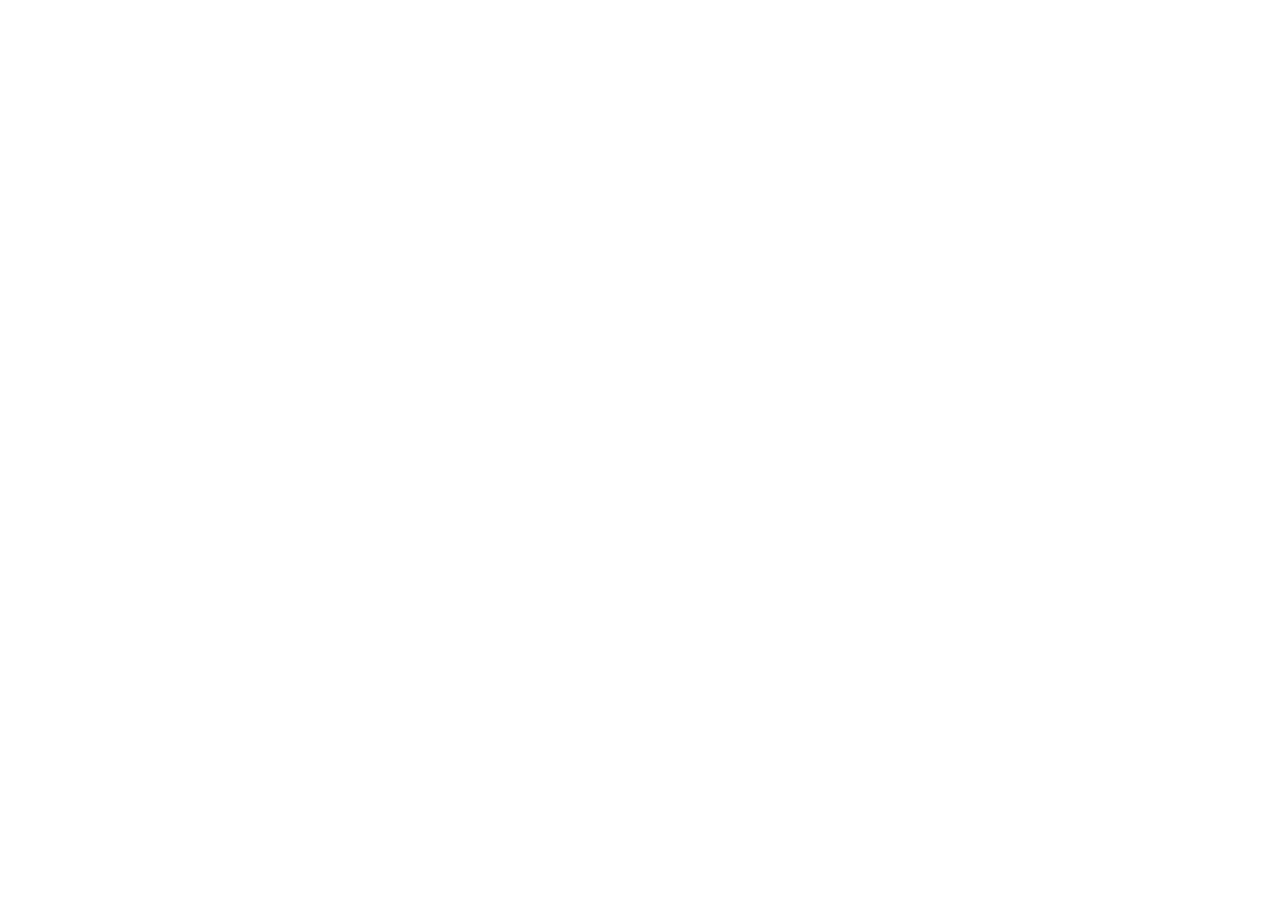
==== coffee/index.html @ afbdf46c "Publish seven-slide roadshow and Coffee Passport demo" ====
<!doctype html>
<html lang="en">
  <head>
    <meta charset="UTF-8" />
    <meta name="viewport" content="width=device-width, initial-scale=1.0" />
    <meta name="theme-color" content="#f7f1e6" />
    <meta
      name="description"
      content="Coffee Passport: a bilingual guide to coffee origins, taste, brewing and everyday knowledge. A little coffee. A wider world."
    />
    <title>Coffee Passport — A little coffee. A wider world.</title>
    <script type="module" crossorigin src="/d1v-roadshow-live/assets/coffee-BfnGoWNd.js"></script>
    <link rel="modulepreload" crossorigin href="/d1v-roadshow-live/assets/client-Be3HG2-p.js">
    <link rel="stylesheet" crossorigin href="/d1v-roadshow-live/assets/coffee-DtxTMFOY.css">
  </head>
  <body>
    <div id="root"></div>
  </body>
</html>
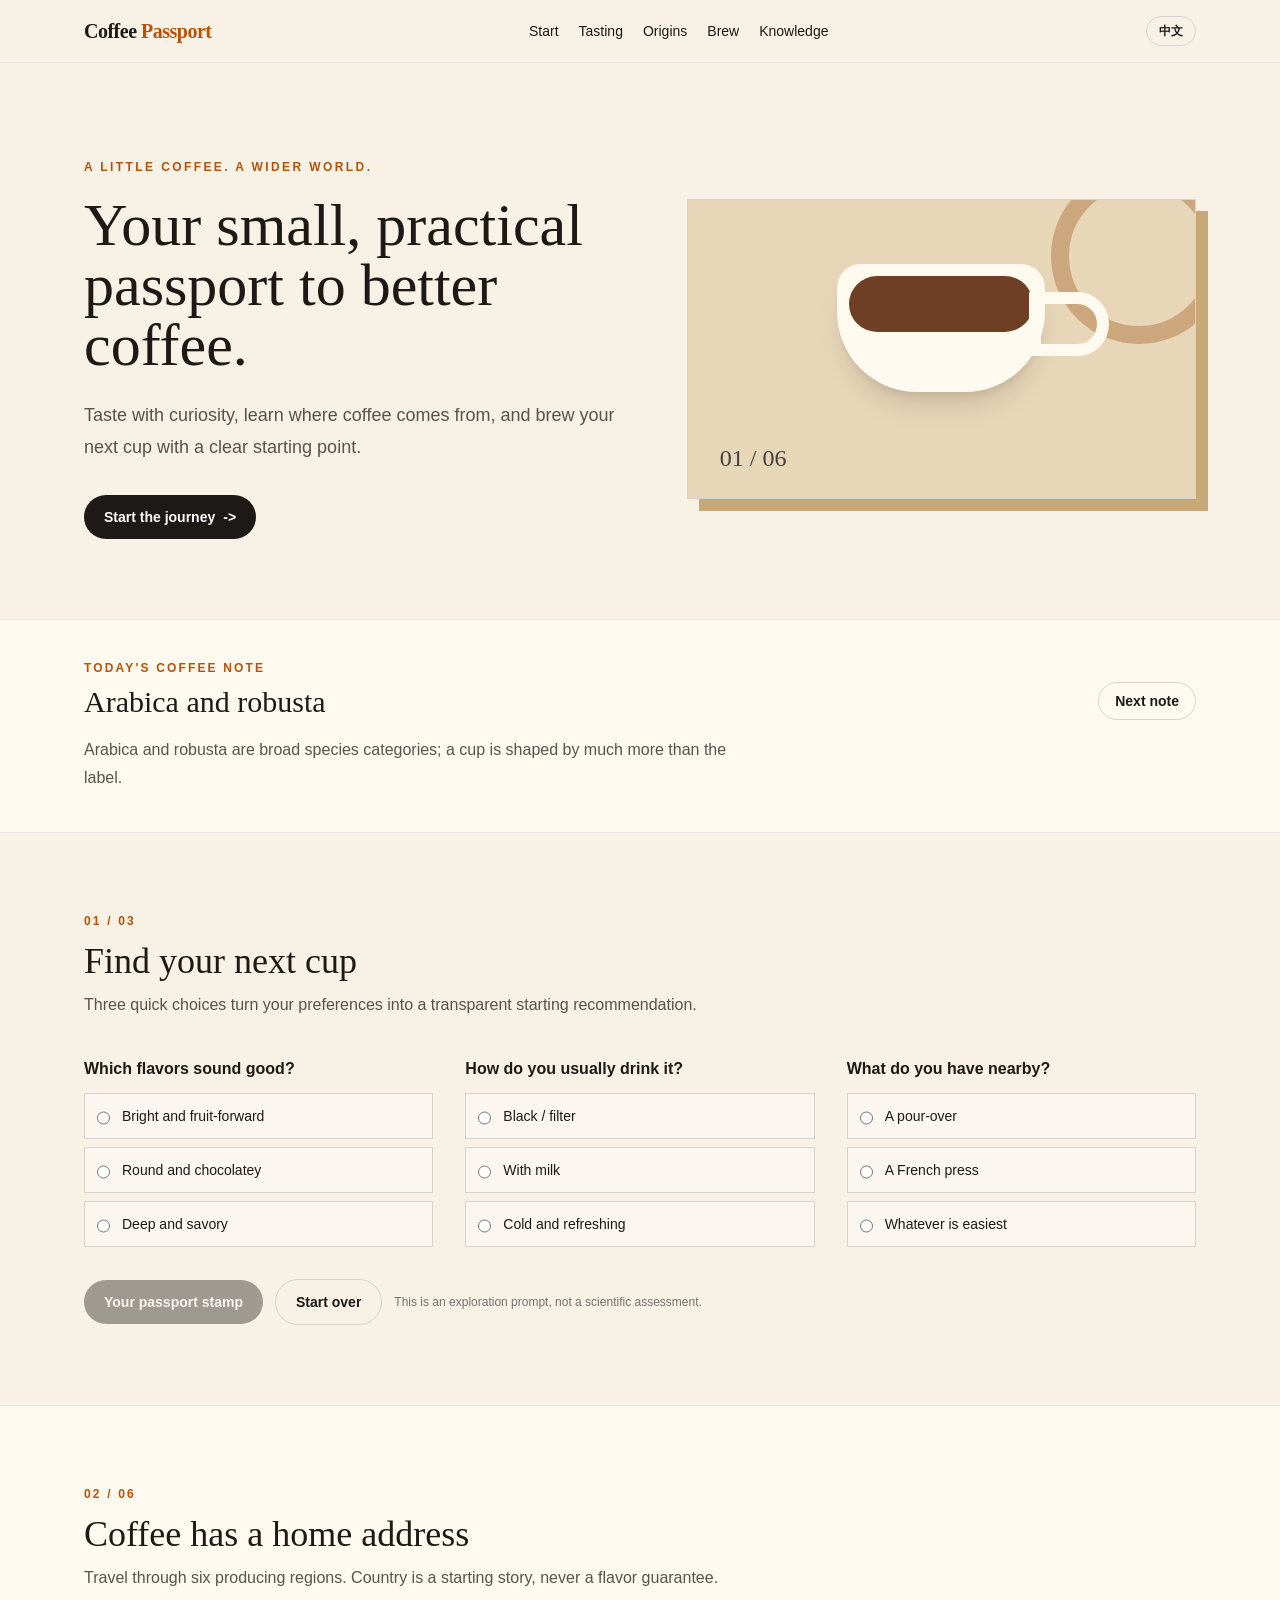
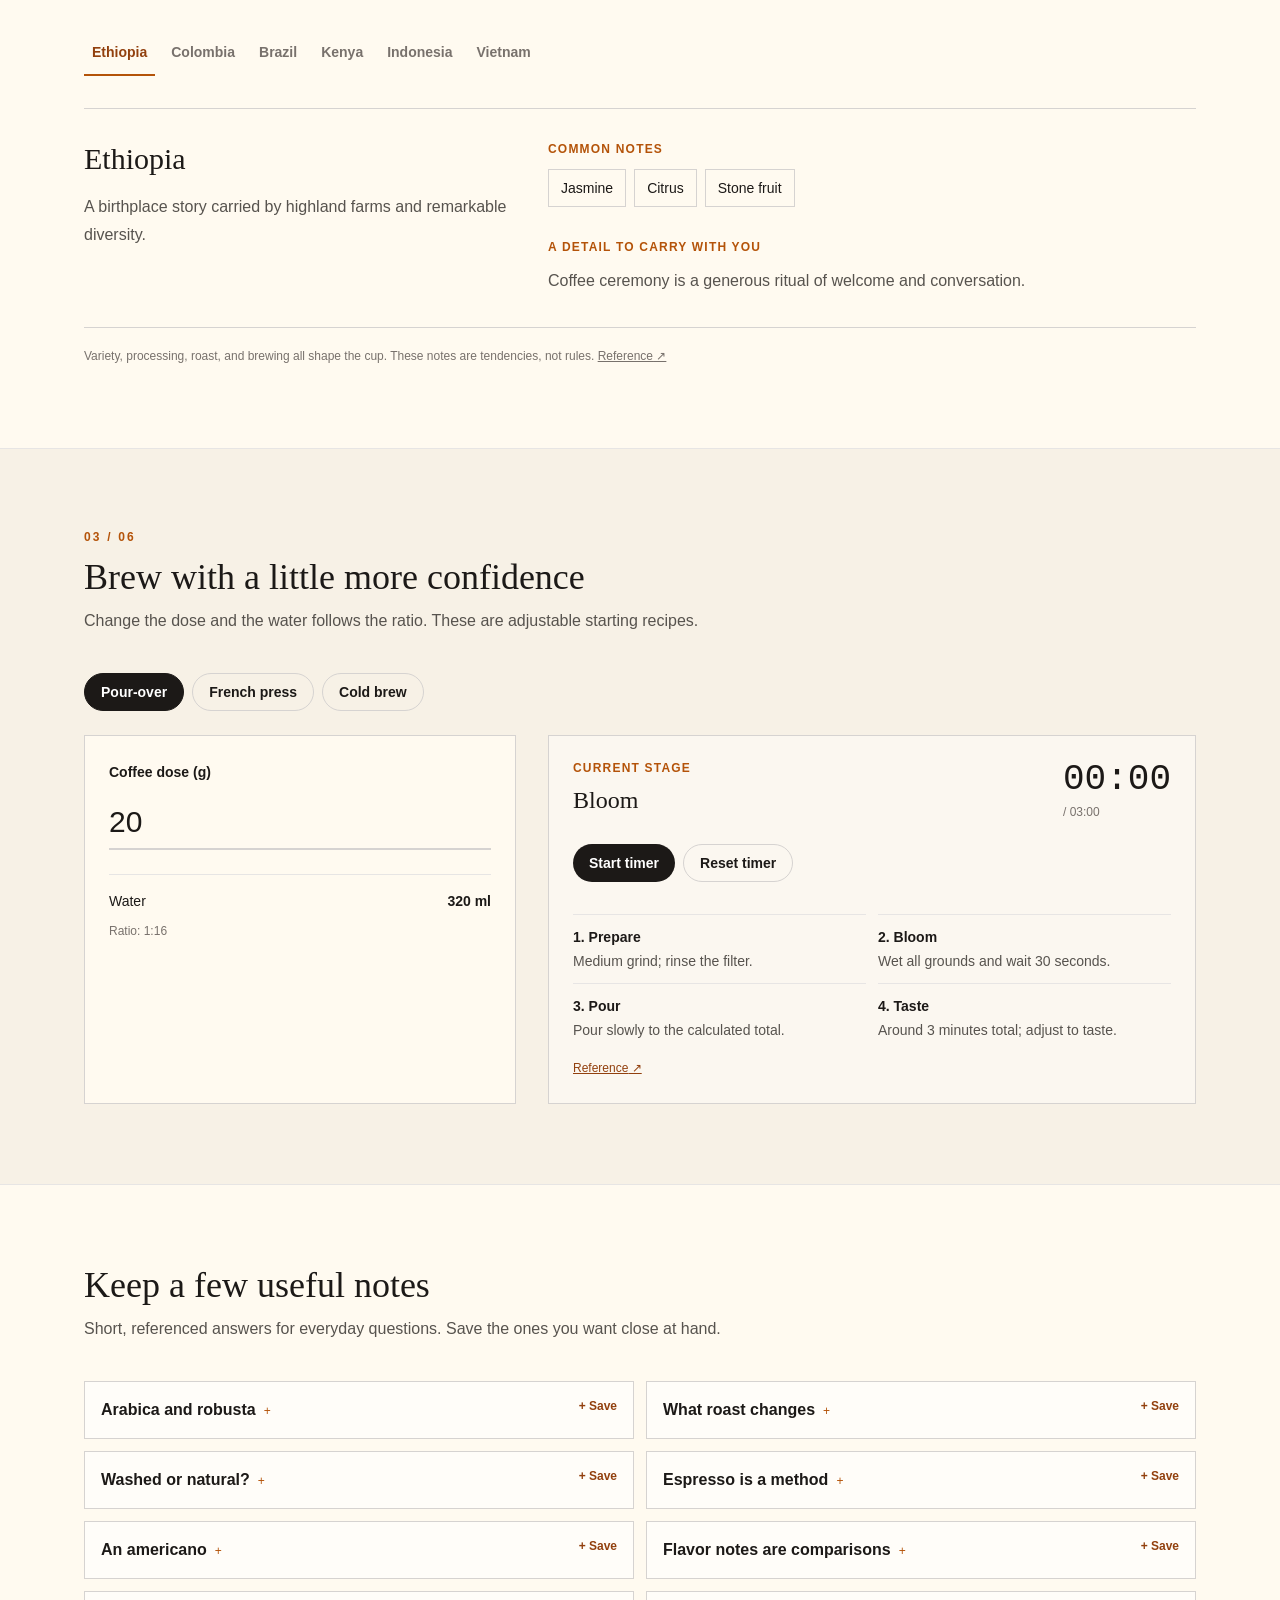
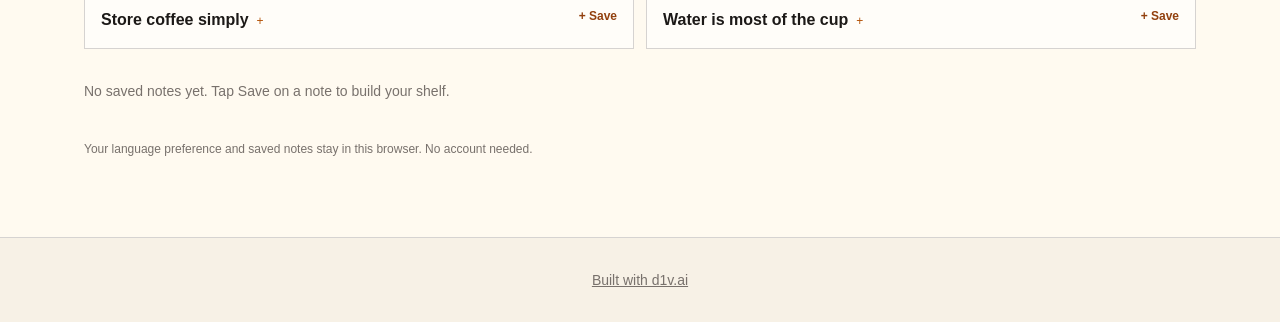
==== commit caed1baa: "Prepare root-path static project for d1v deployment" ====
--- a/coffee/index.html
+++ b/coffee/index.html
@@ -9,9 +9,9 @@
       content="Coffee Passport: a bilingual guide to coffee origins, taste, brewing and everyday knowledge. A little coffee. A wider world."
     />
     <title>Coffee Passport — A little coffee. A wider world.</title>
-    <script type="module" crossorigin src="/d1v-roadshow-live/assets/coffee-BfnGoWNd.js"></script>
-    <link rel="modulepreload" crossorigin href="/d1v-roadshow-live/assets/client-Be3HG2-p.js">
-    <link rel="stylesheet" crossorigin href="/d1v-roadshow-live/assets/coffee-DtxTMFOY.css">
+    <script type="module" crossorigin src="/assets/coffee-BfnGoWNd.js"></script>
+    <link rel="modulepreload" crossorigin href="/assets/client-Be3HG2-p.js">
+    <link rel="stylesheet" crossorigin href="/assets/coffee-DtxTMFOY.css">
   </head>
   <body>
     <div id="root"></div>
--- a/assets/coffee-DtxTMFOY.css
+++ b/assets/coffee-DtxTMFOY.css
@@ -0,0 +1 @@
+*,:before,:after{--tw-border-spacing-x: 0;--tw-border-spacing-y: 0;--tw-translate-x: 0;--tw-translate-y: 0;--tw-rotate: 0;--tw-skew-x: 0;--tw-skew-y: 0;--tw-scale-x: 1;--tw-scale-y: 1;--tw-pan-x: ;--tw-pan-y: ;--tw-pinch-zoom: ;--tw-scroll-snap-strictness: proximity;--tw-gradient-from-position: ;--tw-gradient-via-position: ;--tw-gradient-to-position: ;--tw-ordinal: ;--tw-slashed-zero: ;--tw-numeric-figure: ;--tw-numeric-spacing: ;--tw-numeric-fraction: ;--tw-ring-inset: ;--tw-ring-offset-width: 0px;--tw-ring-offset-color: #fff;--tw-ring-color: rgb(59 130 246 / .5);--tw-ring-offset-shadow: 0 0 #0000;--tw-ring-shadow: 0 0 #0000;--tw-shadow: 0 0 #0000;--tw-shadow-colored: 0 0 #0000;--tw-blur: ;--tw-brightness: ;--tw-contrast: ;--tw-grayscale: ;--tw-hue-rotate: ;--tw-invert: ;--tw-saturate: ;--tw-sepia: ;--tw-drop-shadow: ;--tw-backdrop-blur: ;--tw-backdrop-brightness: ;--tw-backdrop-contrast: ;--tw-backdrop-grayscale: ;--tw-backdrop-hue-rotate: ;--tw-backdrop-invert: ;--tw-backdrop-opacity: ;--tw-backdrop-saturate: ;--tw-backdrop-sepia: ;--tw-contain-size: ;--tw-contain-layout: ;--tw-contain-paint: ;--tw-contain-style: }::backdrop{--tw-border-spacing-x: 0;--tw-border-spacing-y: 0;--tw-translate-x: 0;--tw-translate-y: 0;--tw-rotate: 0;--tw-skew-x: 0;--tw-skew-y: 0;--tw-scale-x: 1;--tw-scale-y: 1;--tw-pan-x: ;--tw-pan-y: ;--tw-pinch-zoom: ;--tw-scroll-snap-strictness: proximity;--tw-gradient-from-position: ;--tw-gradient-via-position: ;--tw-gradient-to-position: ;--tw-ordinal: ;--tw-slashed-zero: ;--tw-numeric-figure: ;--tw-numeric-spacing: ;--tw-numeric-fraction: ;--tw-ring-inset: ;--tw-ring-offset-width: 0px;--tw-ring-offset-color: #fff;--tw-ring-color: rgb(59 130 246 / .5);--tw-ring-offset-shadow: 0 0 #0000;--tw-ring-shadow: 0 0 #0000;--tw-shadow: 0 0 #0000;--tw-shadow-colored: 0 0 #0000;--tw-blur: ;--tw-brightness: ;--tw-contrast: ;--tw-grayscale: ;--tw-hue-rotate: ;--tw-invert: ;--tw-saturate: ;--tw-sepia: ;--tw-drop-shadow: ;--tw-backdrop-blur: ;--tw-backdrop-brightness: ;--tw-backdrop-contrast: ;--tw-backdrop-grayscale: ;--tw-backdrop-hue-rotate: ;--tw-backdrop-invert: ;--tw-backdrop-opacity: ;--tw-backdrop-saturate: ;--tw-backdrop-sepia: ;--tw-contain-size: ;--tw-contain-layout: ;--tw-contain-paint: ;--tw-contain-style: }*,:before,:after{box-sizing:border-box;border-width:0;border-style:solid;border-color:#e5e7eb}:before,:after{--tw-content: ""}html,:host{line-height:1.5;-webkit-text-size-adjust:100%;-moz-tab-size:4;-o-tab-size:4;tab-size:4;font-family:ui-sans-serif,system-ui,sans-serif,"Apple Color Emoji","Segoe UI Emoji",Segoe UI Symbol,"Noto Color Emoji";font-feature-settings:normal;font-variation-settings:normal;-webkit-tap-highlight-color:transparent}body{margin:0;line-height:inherit}hr{height:0;color:inherit;border-top-width:1px}abbr:where([title]){-webkit-text-decoration:underline dotted;text-decoration:underline dotted}h1,h2,h3,h4,h5,h6{font-size:inherit;font-weight:inherit}a{color:inherit;text-decoration:inherit}b,strong{font-weight:bolder}code,kbd,samp,pre{font-family:ui-monospace,SFMono-Regular,Menlo,Monaco,Consolas,Liberation Mono,Courier New,monospace;font-feature-settings:normal;font-variation-settings:normal;font-size:1em}small{font-size:80%}sub,sup{font-size:75%;line-height:0;position:relative;vertical-align:baseline}sub{bottom:-.25em}sup{top:-.5em}table{text-indent:0;border-color:inherit;border-collapse:collapse}button,input,optgroup,select,textarea{font-family:inherit;font-feature-settings:inherit;font-variation-settings:inherit;font-size:100%;font-weight:inherit;line-height:inherit;letter-spacing:inherit;color:inherit;margin:0;padding:0}button,select{text-transform:none}button,input:where([type=button]),input:where([type=reset]),input:where([type=submit]){-webkit-appearance:button;background-color:transparent;background-image:none}:-moz-focusring{outline:auto}:-moz-ui-invalid{box-shadow:none}progress{vertical-align:baseline}::-webkit-inner-spin-button,::-webkit-outer-spin-button{height:auto}[type=search]{-webkit-appearance:textfield;outline-offset:-2px}::-webkit-search-decoration{-webkit-appearance:none}::-webkit-file-upload-button{-webkit-appearance:button;font:inherit}summary{display:list-item}blockquote,dl,dd,h1,h2,h3,h4,h5,h6,hr,figure,p,pre{margin:0}fieldset{margin:0;padding:0}legend{padding:0}ol,ul,menu{list-style:none;margin:0;padding:0}dialog{padding:0}textarea{resize:vertical}input::-moz-placeholder,textarea::-moz-placeholder{opacity:1;color:#9ca3af}input::placeholder,textarea::placeholder{opacity:1;color:#9ca3af}button,[role=button]{cursor:pointer}:disabled{cursor:default}img,svg,video,canvas,audio,iframe,embed,object{display:block;vertical-align:middle}img,video{max-width:100%;height:auto}[hidden]:where(:not([hidden=until-found])){display:none}.absolute{position:absolute}.relative{position:relative}.sticky{position:sticky}.-right-16{right:-4rem}.-right-8{right:-2rem}.-top-8{top:-2rem}.bottom-6{bottom:1.5rem}.left-3{left:.75rem}.left-8{left:2rem}.right-3{right:.75rem}.top-0{top:0}.top-3{top:.75rem}.top-7{top:1.75rem}.z-20{z-index:20}.mx-auto{margin-left:auto;margin-right:auto}.mb-3{margin-bottom:.75rem}.ml-2{margin-left:.5rem}.mt-1{margin-top:.25rem}.mt-10{margin-top:2.5rem}.mt-2{margin-top:.5rem}.mt-3{margin-top:.75rem}.mt-4{margin-top:1rem}.mt-5{margin-top:1.25rem}.mt-6{margin-top:1.5rem}.mt-8{margin-top:2rem}.block{display:block}.inline-block{display:inline-block}.flex{display:flex}.inline-flex{display:inline-flex}.grid{display:grid}.hidden{display:none}.h-14{height:3.5rem}.h-16{height:4rem}.h-32{height:8rem}.h-44{height:11rem}.min-h-\[300px\]{min-height:300px}.min-h-screen{min-height:100vh}.w-20{width:5rem}.w-44{width:11rem}.w-52{width:13rem}.w-full{width:100%}.max-w-2xl{max-width:42rem}.max-w-6xl{max-width:72rem}.max-w-xl{max-width:36rem}.flex-1{flex:1 1 0%}.shrink-0{flex-shrink:0}.cursor-pointer{cursor:pointer}.flex-wrap{flex-wrap:wrap}.items-start{align-items:flex-start}.items-end{align-items:flex-end}.items-center{align-items:center}.justify-between{justify-content:space-between}.gap-10{gap:2.5rem}.gap-2{gap:.5rem}.gap-3{gap:.75rem}.gap-4{gap:1rem}.gap-5{gap:1.25rem}.gap-8{gap:2rem}.space-y-2>:not([hidden])~:not([hidden]){--tw-space-y-reverse: 0;margin-top:calc(.5rem * calc(1 - var(--tw-space-y-reverse)));margin-bottom:calc(.5rem * var(--tw-space-y-reverse))}.overflow-hidden{overflow:hidden}.overflow-x-auto{overflow-x:auto}.rounded-full{border-radius:9999px}.rounded-b-\[5rem\]{border-bottom-right-radius:5rem;border-bottom-left-radius:5rem}.rounded-r-full{border-top-right-radius:9999px;border-bottom-right-radius:9999px}.rounded-t-3xl{border-top-left-radius:1.5rem;border-top-right-radius:1.5rem}.border{border-width:1px}.border-\[12px\]{border-width:12px}.border-\[18px\]{border-width:18px}.border-y{border-top-width:1px;border-bottom-width:1px}.border-b{border-bottom-width:1px}.border-b-2{border-bottom-width:2px}.border-l-4{border-left-width:4px}.border-t{border-top-width:1px}.border-\[\#b17845\]\/50{border-color:#b1784580}.border-\[\#fffaf0\]{--tw-border-opacity: 1;border-color:rgb(255 250 240 / var(--tw-border-opacity, 1))}.border-amber-700{--tw-border-opacity: 1;border-color:rgb(180 83 9 / var(--tw-border-opacity, 1))}.border-stone-200{--tw-border-opacity: 1;border-color:rgb(231 229 228 / var(--tw-border-opacity, 1))}.border-stone-200\/80{border-color:#e7e5e4cc}.border-stone-300{--tw-border-opacity: 1;border-color:rgb(214 211 209 / var(--tw-border-opacity, 1))}.border-stone-900{--tw-border-opacity: 1;border-color:rgb(28 25 23 / var(--tw-border-opacity, 1))}.border-transparent{border-color:transparent}.bg-\[\#6e3f25\]{--tw-bg-opacity: 1;background-color:rgb(110 63 37 / var(--tw-bg-opacity, 1))}.bg-\[\#e8d6b8\]{--tw-bg-opacity: 1;background-color:rgb(232 214 184 / var(--tw-bg-opacity, 1))}.bg-\[\#f7f1e6\]{--tw-bg-opacity: 1;background-color:rgb(247 241 230 / var(--tw-bg-opacity, 1))}.bg-\[\#f7f1e6\]\/95{background-color:#f7f1e6f2}.bg-\[\#fffaf0\]{--tw-bg-opacity: 1;background-color:rgb(255 250 240 / var(--tw-bg-opacity, 1))}.bg-amber-50{--tw-bg-opacity: 1;background-color:rgb(255 251 235 / var(--tw-bg-opacity, 1))}.bg-stone-900{--tw-bg-opacity: 1;background-color:rgb(28 25 23 / var(--tw-bg-opacity, 1))}.bg-transparent{background-color:transparent}.bg-white{--tw-bg-opacity: 1;background-color:rgb(255 255 255 / var(--tw-bg-opacity, 1))}.bg-white\/40{background-color:#fff6}.bg-white\/60{background-color:#fff9}.p-2{padding:.5rem}.p-3{padding:.75rem}.p-4{padding:1rem}.p-5{padding:1.25rem}.p-6{padding:1.5rem}.p-8{padding:2rem}.px-2{padding-left:.5rem;padding-right:.5rem}.px-3{padding-left:.75rem;padding-right:.75rem}.px-4{padding-left:1rem;padding-right:1rem}.px-5{padding-left:1.25rem;padding-right:1.25rem}.py-1\.5{padding-top:.375rem;padding-bottom:.375rem}.py-10{padding-top:2.5rem;padding-bottom:2.5rem}.py-2{padding-top:.5rem;padding-bottom:.5rem}.py-20{padding-top:5rem;padding-bottom:5rem}.py-3{padding-top:.75rem;padding-bottom:.75rem}.py-4{padding-top:1rem;padding-bottom:1rem}.py-8{padding-top:2rem;padding-bottom:2rem}.pb-2{padding-bottom:.5rem}.pb-20{padding-bottom:5rem}.pb-4{padding-bottom:1rem}.pt-16{padding-top:4rem}.pt-3{padding-top:.75rem}.pt-4{padding-top:1rem}.pt-8{padding-top:2rem}.text-left{text-align:left}.text-center{text-align:center}.font-mono{font-family:ui-monospace,SFMono-Regular,Menlo,Monaco,Consolas,Liberation Mono,Courier New,monospace}.font-serif{font-family:ui-serif,Georgia,Cambria,Times New Roman,Times,serif}.text-2xl{font-size:1.5rem;line-height:2rem}.text-3xl{font-size:1.875rem;line-height:2.25rem}.text-4xl{font-size:2.25rem;line-height:2.5rem}.text-5xl{font-size:3rem;line-height:1}.text-lg{font-size:1.125rem;line-height:1.75rem}.text-sm{font-size:.875rem;line-height:1.25rem}.text-xl{font-size:1.25rem;line-height:1.75rem}.text-xs{font-size:.75rem;line-height:1rem}.font-bold{font-weight:700}.font-semibold{font-weight:600}.uppercase{text-transform:uppercase}.leading-6{line-height:1.5rem}.leading-7{line-height:1.75rem}.leading-8{line-height:2rem}.leading-\[1\.05\]{line-height:1.05}.tracking-\[\.18em\]{letter-spacing:.18em}.tracking-\[\.2em\]{letter-spacing:.2em}.tracking-tight{letter-spacing:-.025em}.tracking-widest{letter-spacing:.1em}.text-amber-700{--tw-text-opacity: 1;color:rgb(180 83 9 / var(--tw-text-opacity, 1))}.text-amber-800{--tw-text-opacity: 1;color:rgb(146 64 14 / var(--tw-text-opacity, 1))}.text-red-700{--tw-text-opacity: 1;color:rgb(185 28 28 / var(--tw-text-opacity, 1))}.text-stone-500{--tw-text-opacity: 1;color:rgb(120 113 108 / var(--tw-text-opacity, 1))}.text-stone-600{--tw-text-opacity: 1;color:rgb(87 83 78 / var(--tw-text-opacity, 1))}.text-stone-700{--tw-text-opacity: 1;color:rgb(68 64 60 / var(--tw-text-opacity, 1))}.text-stone-900{--tw-text-opacity: 1;color:rgb(28 25 23 / var(--tw-text-opacity, 1))}.text-white{--tw-text-opacity: 1;color:rgb(255 255 255 / var(--tw-text-opacity, 1))}.underline{text-decoration-line:underline}.accent-amber-700{accent-color:#b45309}.shadow-\[12px_12px_0_\#c9a878\]{--tw-shadow: 12px 12px 0 #c9a878;--tw-shadow-colored: 12px 12px 0 var(--tw-shadow-color);box-shadow:var(--tw-ring-offset-shadow, 0 0 #0000),var(--tw-ring-shadow, 0 0 #0000),var(--tw-shadow)}.shadow-xl{--tw-shadow: 0 20px 25px -5px rgb(0 0 0 / .1), 0 8px 10px -6px rgb(0 0 0 / .1);--tw-shadow-colored: 0 20px 25px -5px var(--tw-shadow-color), 0 8px 10px -6px var(--tw-shadow-color);box-shadow:var(--tw-ring-offset-shadow, 0 0 #0000),var(--tw-ring-shadow, 0 0 #0000),var(--tw-shadow)}.outline-none{outline:2px solid transparent;outline-offset:2px}.filter{filter:var(--tw-blur) var(--tw-brightness) var(--tw-contrast) var(--tw-grayscale) var(--tw-hue-rotate) var(--tw-invert) var(--tw-saturate) var(--tw-sepia) var(--tw-drop-shadow)}.backdrop-blur{--tw-backdrop-blur: blur(8px);-webkit-backdrop-filter:var(--tw-backdrop-blur) var(--tw-backdrop-brightness) var(--tw-backdrop-contrast) var(--tw-backdrop-grayscale) var(--tw-backdrop-hue-rotate) var(--tw-backdrop-invert) var(--tw-backdrop-opacity) var(--tw-backdrop-saturate) var(--tw-backdrop-sepia);backdrop-filter:var(--tw-backdrop-blur) var(--tw-backdrop-brightness) var(--tw-backdrop-contrast) var(--tw-backdrop-grayscale) var(--tw-backdrop-hue-rotate) var(--tw-backdrop-invert) var(--tw-backdrop-opacity) var(--tw-backdrop-saturate) var(--tw-backdrop-sepia)}.transition{transition-property:color,background-color,border-color,text-decoration-color,fill,stroke,opacity,box-shadow,transform,filter,backdrop-filter;transition-timing-function:cubic-bezier(.4,0,.2,1);transition-duration:.15s}html{scroll-behavior:smooth;scroll-padding-top:90px}body{margin:0;font-family:-apple-system,BlinkMacSystemFont,Segoe UI,PingFang SC,Microsoft Yahei,sans-serif}.font-serif{font-family:Georgia,Songti SC,STSong,serif}button,a,input,textarea{outline-offset:5px}:focus-visible{outline:2px solid #9b582c}@media(prefers-reduced-motion:reduce){html{scroll-behavior:auto}}@media(max-width:400px){h1{font-size:2.6rem!important}}.selection\:bg-amber-200 *::-moz-selection{--tw-bg-opacity: 1;background-color:rgb(253 230 138 / var(--tw-bg-opacity, 1))}.selection\:bg-amber-200 *::selection{--tw-bg-opacity: 1;background-color:rgb(253 230 138 / var(--tw-bg-opacity, 1))}.selection\:bg-amber-200::-moz-selection{--tw-bg-opacity: 1;background-color:rgb(253 230 138 / var(--tw-bg-opacity, 1))}.selection\:bg-amber-200::selection{--tw-bg-opacity: 1;background-color:rgb(253 230 138 / var(--tw-bg-opacity, 1))}.hover\:border-amber-500:hover{--tw-border-opacity: 1;border-color:rgb(245 158 11 / var(--tw-border-opacity, 1))}.hover\:border-amber-700:hover{--tw-border-opacity: 1;border-color:rgb(180 83 9 / var(--tw-border-opacity, 1))}.hover\:bg-amber-800:hover{--tw-bg-opacity: 1;background-color:rgb(146 64 14 / var(--tw-bg-opacity, 1))}.hover\:text-amber-700:hover{--tw-text-opacity: 1;color:rgb(180 83 9 / var(--tw-text-opacity, 1))}.hover\:text-amber-800:hover{--tw-text-opacity: 1;color:rgb(146 64 14 / var(--tw-text-opacity, 1))}.focus\:border-amber-700:focus{--tw-border-opacity: 1;border-color:rgb(180 83 9 / var(--tw-border-opacity, 1))}.disabled\:cursor-not-allowed:disabled{cursor:not-allowed}.disabled\:opacity-40:disabled{opacity:.4}@media(min-width:640px){.sm\:grid-cols-2{grid-template-columns:repeat(2,minmax(0,1fr))}.sm\:text-6xl{font-size:3.75rem;line-height:1}}@media(min-width:768px){.md\:col-span-3{grid-column:span 3 / span 3}.md\:flex{display:flex}.md\:grid-cols-2{grid-template-columns:repeat(2,minmax(0,1fr))}.md\:grid-cols-3{grid-template-columns:repeat(3,minmax(0,1fr))}.md\:grid-cols-\[\.8fr_1\.2fr\]{grid-template-columns:.8fr 1.2fr}.md\:grid-cols-\[1\.05fr_\.95fr\]{grid-template-columns:1.05fr .95fr}.md\:items-center{align-items:center}.md\:pt-24{padding-top:6rem}}
